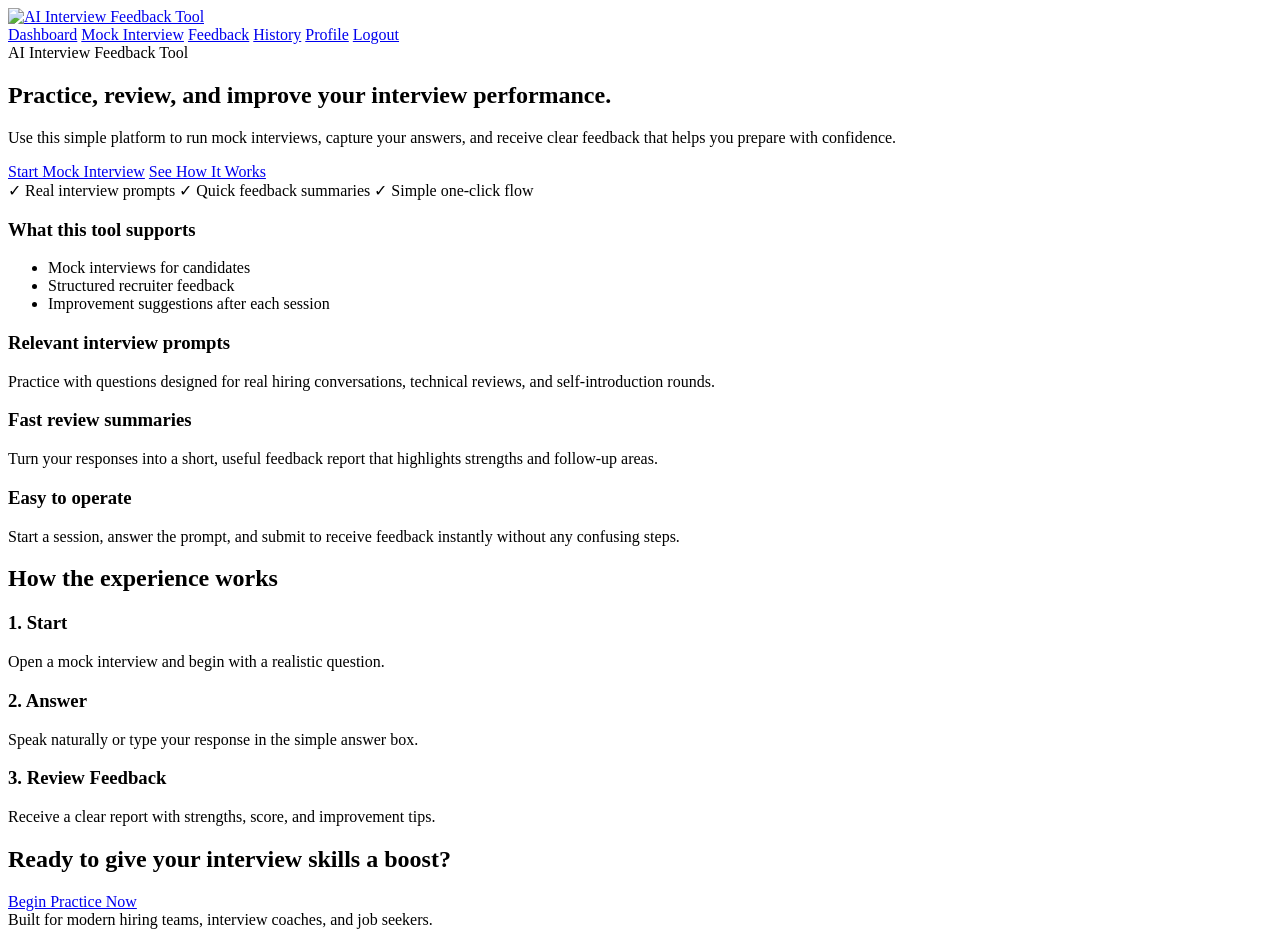
==== index.html @ 29152b60 "Add files via upload" ====
<!DOCTYPE html>
<html lang="en">
<head>
    <meta charset="UTF-8">
    <meta name="viewport" content="width=device-width, initial-scale=1.0">
    <title>AI Interview Feedback Tool</title>
    <link rel="stylesheet" href="css/style.css" />
    <link rel="stylesheet" href="css/responsive.css" />
</head>
<body>
    <header class="navbar">
        <a href="index.html" class="brand"><img src="images/logo.svg" alt="AI Interview Feedback Tool" style="height: 40px; width: auto;"></a>
        <nav class="nav-links">
            <a href="dashboard.html">Dashboard</a>
            <a href="interview.html">Mock Interview</a>
            <a href="feedback.html">Feedback</a>
            <a href="#">History</a>
            <a href="#">Profile</a>
            <a href="index.html">Logout</a>
        </nav>
    </header>

    <main class="hero">
        <section class="hero-content">
            <span class="badge">AI Interview Feedback Tool</span>
            <h1>Practice, review, and improve your interview performance.</h1>
            <p>Use this simple platform to run mock interviews, capture your answers, and receive clear feedback that helps you prepare with confidence.</p>
            <div class="buttons">
                <a href="interview.html" class="btn btn-primary">Start Mock Interview</a>
                <a href="#features" class="btn btn-secondary">See How It Works</a>
            </div>
            <div class="info-bar">
                <span>✓ Real interview prompts</span>
                <span>✓ Quick feedback summaries</span>
                <span>✓ Simple one-click flow</span>
            </div>
        </section>

        <aside class="hero-card">
            <h3>What this tool supports</h3>
            <ul>
                <li>Mock interviews for candidates</li>
                <li>Structured recruiter feedback</li>
                <li>Improvement suggestions after each session</li>
            </ul>
        </aside>
    </main>

    <section id="features" class="features">
        <div class="feature-card">
            <h3>Relevant interview prompts</h3>
            <p>Practice with questions designed for real hiring conversations, technical reviews, and self-introduction rounds.</p>
        </div>
        <div class="feature-card">
            <h3>Fast review summaries</h3>
            <p>Turn your responses into a short, useful feedback report that highlights strengths and follow-up areas.</p>
        </div>
        <div class="feature-card">
            <h3>Easy to operate</h3>
            <p>Start a session, answer the prompt, and submit to receive feedback instantly without any confusing steps.</p>
        </div>
    </section>

    <section class="workflow-section">
        <h2>How the experience works</h2>
        <div class="steps">
            <div class="step-card">
                <h3>1. Start</h3>
                <p>Open a mock interview and begin with a realistic question.</p>
            </div>
            <div class="step-card">
                <h3>2. Answer</h3>
                <p>Speak naturally or type your response in the simple answer box.</p>
            </div>
            <div class="step-card">
                <h3>3. Review Feedback</h3>
                <p>Receive a clear report with strengths, score, and improvement tips.</p>
            </div>
        </div>
    </section>

    <section class="cta-section">
        <h2>Ready to give your interview skills a boost?</h2>
        <a href="interview.html" class="btn btn-primary">Begin Practice Now</a>
    </section>

    <footer id="contact">
        Built for modern hiring teams, interview coaches, and job seekers.
    </footer>
</body>
</html>
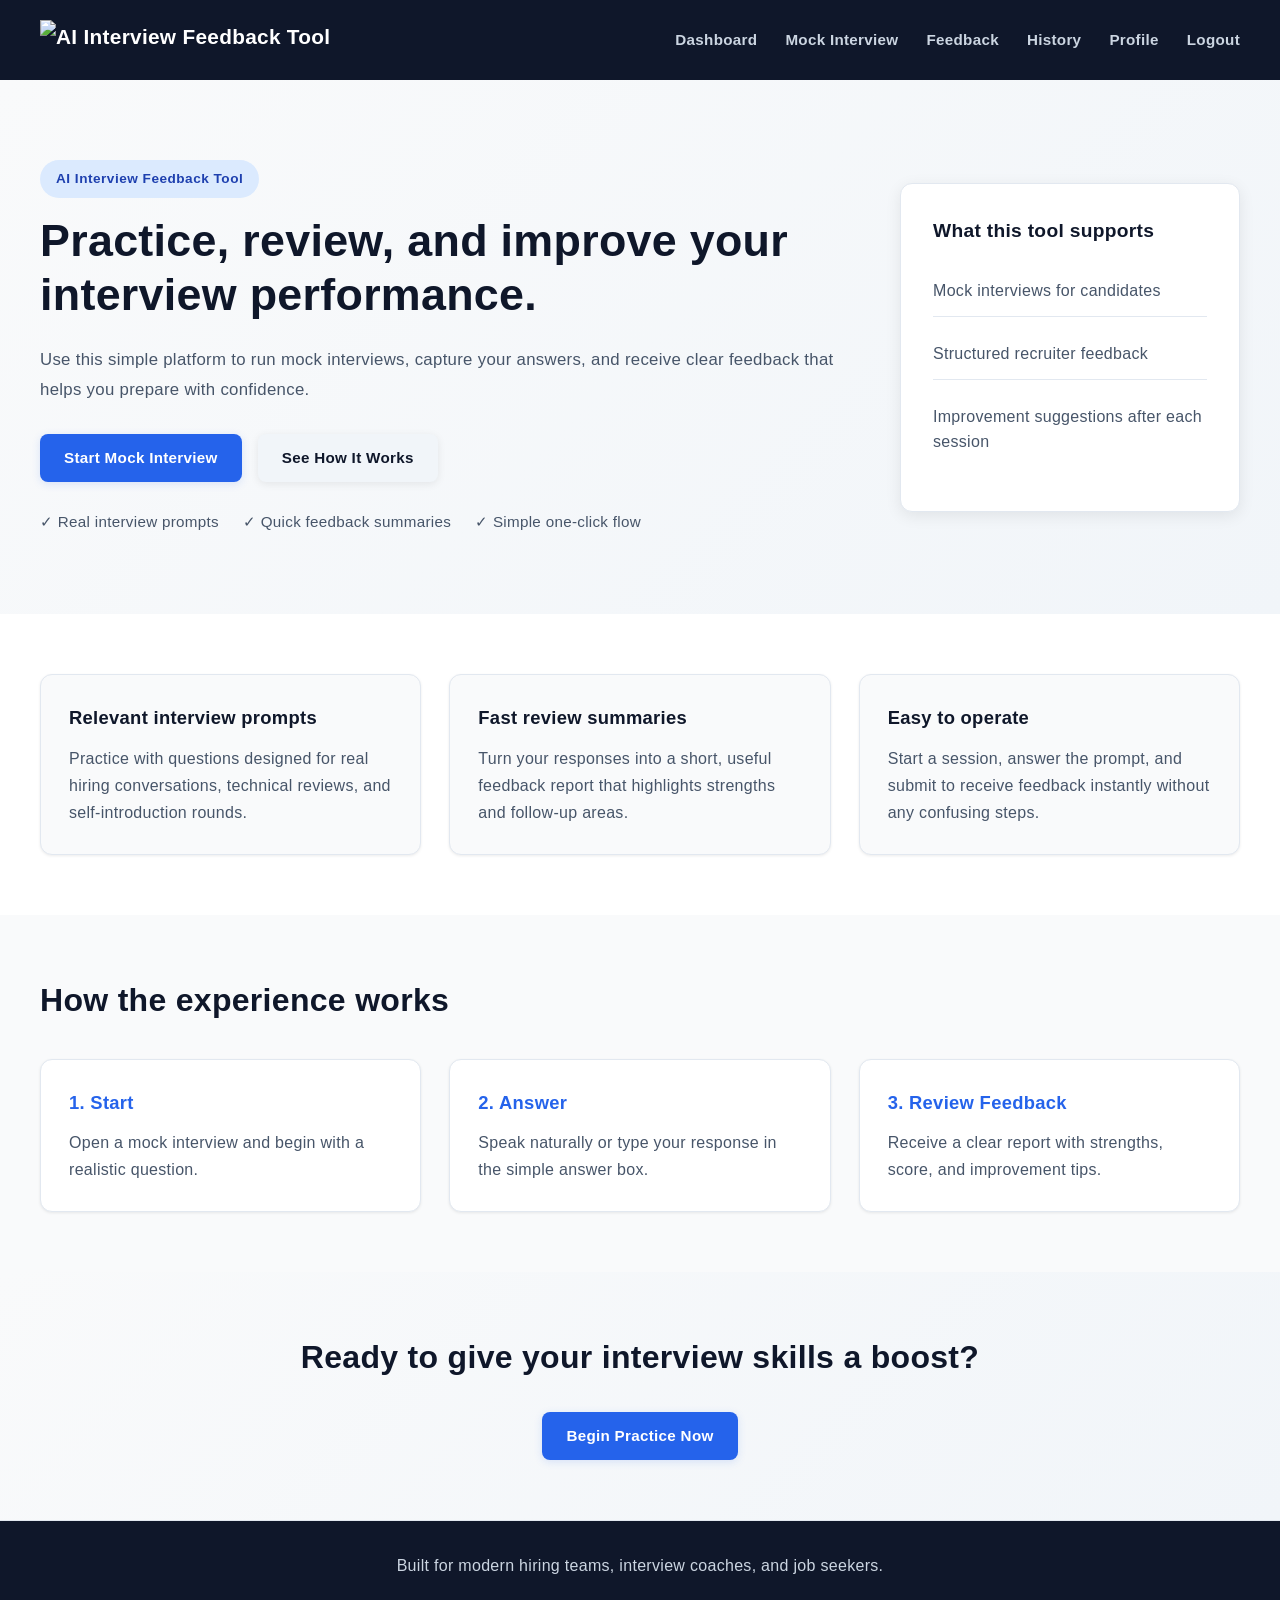
==== commit 3f853c2d: "Update index.html" ====
--- a/index.html
+++ b/index.html
@@ -4,8 +4,8 @@
     <meta charset="UTF-8">
     <meta name="viewport" content="width=device-width, initial-scale=1.0">
     <title>AI Interview Feedback Tool</title>
-    <link rel="stylesheet" href="css/style.css" />
-    <link rel="stylesheet" href="css/responsive.css" />
+    <link rel="stylesheet" href="style.css" />
+    <link rel="stylesheet" href="responsive.css" />
 </head>
 <body>
     <header class="navbar">
@@ -88,4 +88,4 @@
         Built for modern hiring teams, interview coaches, and job seekers.
     </footer>
 </body>
-</html>+</html>
--- a/style.css
+++ b/style.css
@@ -0,0 +1,296 @@
+:root {
+  --bg: #f9fafb;
+  --surface: #ffffff;
+  --text: #0f172a;
+  --text-secondary: #475569;
+  --muted: #64748b;
+  --primary: #2563eb;
+  --primary-dark: #1e40af;
+  --secondary: #0f172a;
+  --accent: #06b6d4;
+  --border: #e2e8f0;
+  --success: #10b981;
+}
+
+* { box-sizing: border-box; margin: 0; padding: 0; }
+
+body {
+  font-family: -apple-system, BlinkMacSystemFont, 'Segoe UI', 'Roboto', 'Oxygen', 'Ubuntu', 'Cantarell', sans-serif;
+  background: var(--bg);
+  color: var(--text);
+  line-height: 1.6;
+  letter-spacing: 0.3px;
+}
+
+h1, h2, h3, h4, h5, h6 { font-weight: 700; color: var(--text); }
+
+a { color: var(--primary); text-decoration: none; transition: color 0.3s ease; }
+a:hover { color: var(--primary-dark); }
+
+.btn {
+  display: inline-block;
+  padding: 12px 24px;
+  border-radius: 8px;
+  font-weight: 600;
+  font-size: 0.95rem;
+  border: none;
+  cursor: pointer;
+  text-align: center;
+  transition: all 0.3s ease;
+  box-shadow: 0 2px 8px rgba(37, 99, 235, 0.15);
+}
+
+.btn-primary { 
+  background: var(--primary); 
+  color: white;
+}
+.btn-primary:hover { 
+  background: var(--primary-dark);
+  transform: translateY(-2px);
+  box-shadow: 0 4px 12px rgba(37, 99, 235, 0.3);
+}
+
+.btn-secondary { 
+  background: #f1f5f9; 
+  color: var(--text);
+  box-shadow: 0 2px 8px rgba(0, 0, 0, 0.08);
+}
+.btn-secondary:hover { 
+  background: #e2e8f0;
+  transform: translateY(-2px);
+}
+
+.card {
+  background: var(--surface);
+  border: 1px solid var(--border);
+  border-radius: 12px;
+  padding: 24px;
+  box-shadow: 0 1px 3px rgba(0, 0, 0, 0.08), 0 4px 12px rgba(0, 0, 0, 0.05);
+  transition: all 0.3s ease;
+}
+.card:hover { box-shadow: 0 4px 16px rgba(0, 0, 0, 0.12); }
+
+.navbar {
+  display: flex;
+  justify-content: space-between;
+  align-items: center;
+  padding: 20px 40px;
+  background: var(--secondary);
+  color: white;
+  gap: 20px;
+  box-shadow: 0 2px 8px rgba(0, 0, 0, 0.1);
+}
+
+.navbar .brand { 
+  font-size: 1.3rem; 
+  font-weight: 700; 
+  color: white;
+  display: flex;
+  align-items: center;
+  gap: 8px;
+}
+
+.navbar .brand img {
+  height: 40px;
+  width: auto;
+}
+
+.navbar .nav-links { 
+  display: flex; 
+  flex-wrap: wrap; 
+  gap: 28px; 
+  align-items: center; 
+}
+
+.navbar .nav-links a { 
+  color: #cbd5e1; 
+  font-weight: 600;
+  font-size: 0.95rem;
+  transition: color 0.3s ease;
+}
+
+.navbar .nav-links a:hover { 
+  color: white;
+}
+
+.hero {
+  display: flex;
+  justify-content: space-between;
+  align-items: center;
+  padding: 80px 40px;
+  gap: 40px;
+  flex-wrap: wrap;
+  background: linear-gradient(135deg, #f9fafb 0%, #f1f5f9 100%);
+}
+
+.hero-content { 
+  flex: 1; 
+  min-width: 300px; 
+}
+
+.hero-content h1 { 
+  font-size: 2.8rem; 
+  margin: 16px 0 24px; 
+  color: var(--text);
+  line-height: 1.2;
+}
+
+.hero-content p { 
+  font-size: 1.05rem; 
+  line-height: 1.8; 
+  color: var(--text-secondary); 
+  margin-bottom: 28px;
+}
+
+.badge { 
+  display: inline-block; 
+  padding: 8px 16px; 
+  background: #dbeafe; 
+  color: #1e40af; 
+  border-radius: 999px; 
+  font-weight: 700; 
+  font-size: 0.85rem;
+  letter-spacing: 0.5px;
+}
+
+.buttons { 
+  display: flex; 
+  gap: 16px; 
+  flex-wrap: wrap; 
+  margin-bottom: 28px; 
+}
+
+.info-bar { 
+  display: flex; 
+  flex-wrap: wrap; 
+  gap: 24px; 
+  color: var(--text-secondary); 
+  font-size: 0.95rem;
+  font-weight: 500;
+}
+
+.hero-card { 
+  flex: 0 0 340px; 
+  background: #fff; 
+  border-radius: 12px; 
+  padding: 32px; 
+  box-shadow: 0 4px 16px rgba(0, 0, 0, 0.08);
+  border: 1px solid var(--border);
+}
+
+.hero-card h3 { 
+  margin-bottom: 20px; 
+  color: var(--text);
+  font-size: 1.2rem;
+}
+
+.hero-card ul { 
+  list-style: none; 
+  padding: 0; 
+}
+
+.hero-card li { 
+  margin: 12px 0; 
+  padding: 12px 0; 
+  border-bottom: 1px solid var(--border);
+  color: var(--text-secondary);
+  transition: color 0.3s ease;
+}
+
+.hero-card li:last-child { border-bottom: none; }
+
+.features { 
+  display: grid; 
+  grid-template-columns: repeat(auto-fit, minmax(260px, 1fr)); 
+  gap: 28px; 
+  padding: 60px 40px;
+  background: #fff;
+}
+
+.feature-card { 
+  background: #f9fafb; 
+  border-radius: 12px; 
+  padding: 28px; 
+  box-shadow: 0 1px 3px rgba(0, 0, 0, 0.08);
+  border: 1px solid var(--border);
+  transition: all 0.3s ease;
+}
+
+.feature-card:hover { 
+  background: #fff;
+  box-shadow: 0 4px 16px rgba(0, 0, 0, 0.1);
+  transform: translateY(-4px);
+}
+
+.feature-card h3 { 
+  margin-bottom: 12px; 
+  color: var(--text);
+  font-size: 1.15rem;
+}
+
+.feature-card p { 
+  color: var(--text-secondary); 
+  line-height: 1.7;
+}
+
+.workflow-section { 
+  padding: 60px 40px; 
+}
+
+.workflow-section h2 {
+  font-size: 2rem;
+  margin-bottom: 16px;
+  color: var(--text);
+}
+
+.steps { 
+  display: grid; 
+  grid-template-columns: repeat(auto-fit, minmax(260px, 1fr)); 
+  gap: 28px; 
+  margin-top: 32px; 
+}
+
+.step-card { 
+  background: #fff; 
+  border-radius: 12px; 
+  padding: 28px; 
+  box-shadow: 0 1px 3px rgba(0, 0, 0, 0.08);
+  border: 1px solid var(--border);
+  transition: all 0.3s ease;
+}
+
+.step-card:hover {
+  box-shadow: 0 4px 16px rgba(0, 0, 0, 0.1);
+}
+
+.step-card h3 {
+  font-size: 1.15rem;
+  margin-bottom: 12px;
+  color: var(--primary);
+}
+
+.step-card p { 
+  color: var(--text-secondary); 
+  line-height: 1.7;
+}
+
+.cta-section { 
+  padding: 60px 40px; 
+  text-align: center;
+  background: linear-gradient(135deg, #f9fafb 0%, #f1f5f9 100%);
+}
+
+.cta-section h2 {
+  font-size: 2rem;
+  margin-bottom: 28px;
+  color: var(--text);
+}
+
+footer { 
+  text-align: center; 
+  padding: 32px 40px; 
+  color: var(--muted);
+  background: var(--secondary);
+  color: #cbd5e1;
+  border-top: 1px solid var(--border);
+}
--- a/responsive.css
+++ b/responsive.css
@@ -0,0 +1,17 @@
+@media (max-width: 900px) {
+  .hero { flex-direction: column; align-items: flex-start; }
+}
+
+@media (max-width: 768px) {
+  .navbar, .topbar {
+    flex-direction: column;
+    align-items: flex-start;
+    gap: 10px;
+  }
+
+  .nav-links {
+    display: flex;
+    flex-wrap: wrap;
+    gap: 10px;
+  }
+}
